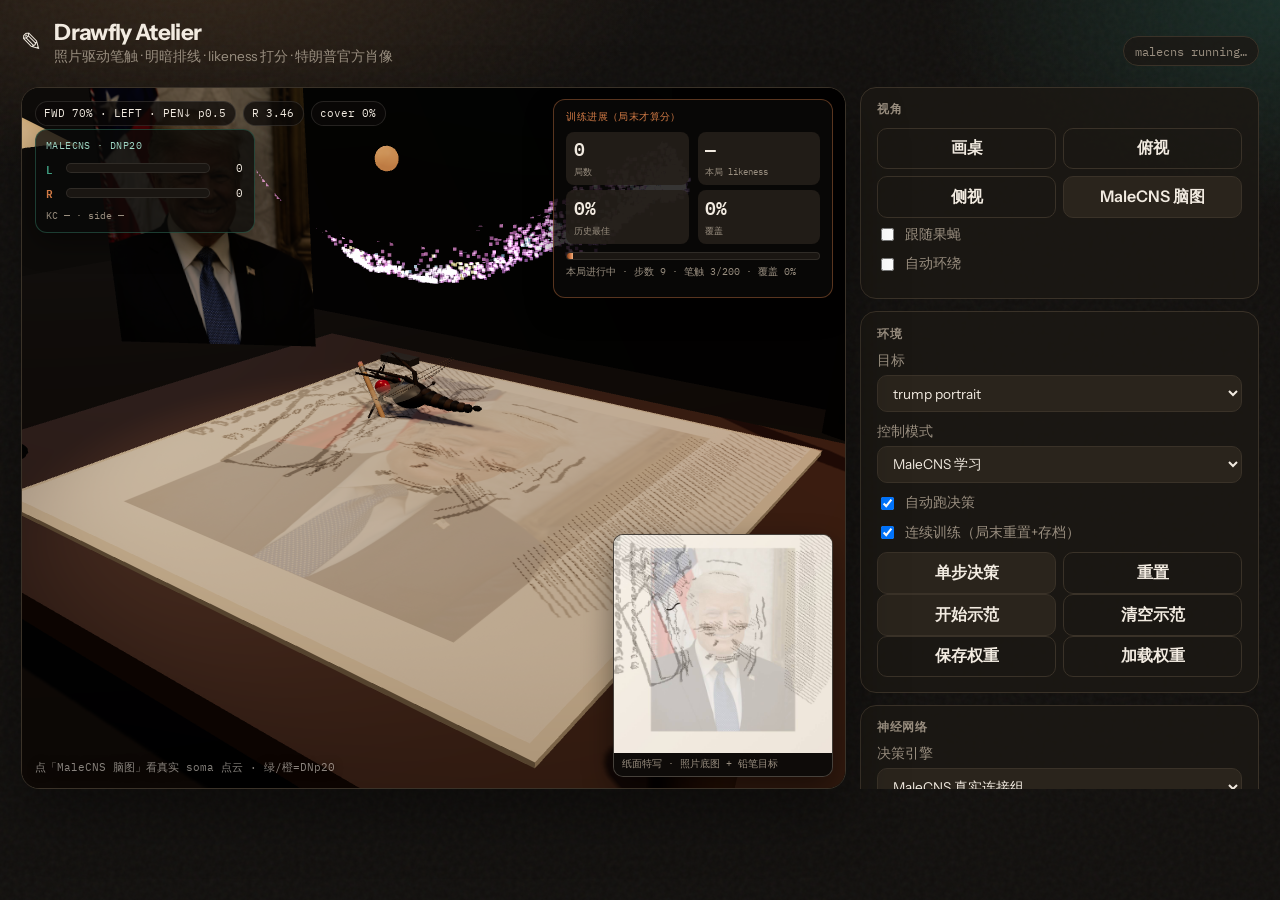
==== index.html @ a8de52ad "Drawfly atelier, scene control layer, and Three.js kart racer v1 Co-authored-by: Cursor <cursoragent" ====
<!DOCTYPE html>
<html lang="zh-CN">
<head>
  <meta charset="UTF-8" />
  <meta name="viewport" content="width=device-width, initial-scale=1" />
  <title>Drawfly Atelier — Trump Portrait</title>
  <link rel="preconnect" href="https://fonts.googleapis.com" />
  <link rel="preconnect" href="https://fonts.gstatic.com" crossorigin />
  <link href="https://fonts.googleapis.com/css2?family=Instrument+Sans:wght@400;500;600;700&family=IBM+Plex+Mono:wght@400;500&display=swap" rel="stylesheet" />
  <link rel="stylesheet" href="styles.css" />
</head>
<body>
  <div class="grain" aria-hidden="true"></div>

  <header class="top">
    <div class="brand">
      <div class="mark">✎</div>
      <div>
        <h1>Drawfly Atelier</h1>
        <p>照片驱动笔触 · 明暗排线 · likeness 打分 · 特朗普官方肖像</p>
      </div>
    </div>
    <div class="status" id="statusPill">connecting…</div>
  </header>

  <main class="layout">
    <section class="viewport-wrap">
      <canvas id="view"></canvas>
      <div class="hud">
        <span id="hudAction">HOLD</span>
        <span id="hudReward">R 0.00</span>
        <span id="hudCover">cover 0%</span>
      </div>
      <div class="progress-board" id="progressBoard">
        <div class="pb-title">训练进展（局末才算分）</div>
        <div class="pb-grid">
          <div><em id="pbEp">0</em><span>局数</span></div>
          <div><em id="pbLike">—</em><span>本局 likeness</span></div>
          <div><em id="pbBest">—</em><span>历史最佳</span></div>
          <div><em id="pbCover">0%</em><span>覆盖</span></div>
        </div>
        <div class="pb-bar"><i id="pbBar"></i></div>
        <div class="pb-note" id="pbNote">等待第一局结束… 每步 MaleCNS ~0.2s，一局可能要几分钟</div>
        <ol class="pb-list" id="pbList"></ol>
      </div>
      <div class="neural-hud" id="neuralHud" aria-label="neural readout">
        <div class="neural-hud-title">MaleCNS · DNp20</div>
        <div class="neural-hud-bars">
          <div class="nh-row"><span class="nh-l">L</span><div class="nh-track"><i id="hudBarL"></i></div><span id="hudHzL">0</span></div>
          <div class="nh-row"><span class="nh-r">R</span><div class="nh-track"><i id="hudBarR"></i></div><span id="hudHzR">0</span></div>
        </div>
        <div class="neural-hud-meta" id="hudNeuralMeta">KC — · side —</div>
      </div>
      <div class="paper-preview-wrap">
        <img id="paperPreview" class="paper-preview" alt="drawing" />
        <span class="paper-preview-label">纸面特写 · 照片底图 + 铅笔目标</span>
      </div>
      <div class="cam-hint" id="camHint">点「MaleCNS 脑图」看真实 soma 点云 · 绿/橙=DNp20</div>
    </section>

    <aside class="side">
      <div class="card">
        <h2>视角</h2>
        <div class="btns">
          <button id="btnViewDesk" type="button" class="ghost">画桌</button>
          <button id="btnViewTop" type="button" class="ghost">俯视</button>
        </div>
        <div class="btns" style="margin-top:0.45rem">
          <button id="btnViewSide" type="button" class="ghost">侧视</button>
          <button id="btnViewBrain" type="button">MaleCNS 脑图</button>
        </div>
        <label class="row" style="margin-top:0.45rem"><input type="checkbox" id="follow" /> 跟随果蝇</label>
        <label class="row">
          <input type="checkbox" id="autoOrbit" /> 自动环绕
        </label>
      </div>

      <div class="card">
        <h2>环境</h2>
        <label>目标
          <select id="shape">
            <option value="trump" selected>trump portrait</option>
            <option value="circle">circle</option>
            <option value="heart">heart</option>
            <option value="square">square</option>
          </select>
        </label>
        <label>控制模式
          <select id="mode">
            <option value="malecns">MaleCNS 学习</option>
            <option value="demo">人手示范</option>
            <option value="imitation">纯模仿</option>
            <option value="hybrid">混合（示范+MaleCNS）</option>
          </select>
        </label>
        <label class="row">
          <input type="checkbox" id="auto" checked /> 自动跑决策
        </label>
        <label class="row">
          <input type="checkbox" id="train" checked /> 连续训练（局末重置+存档）
        </label>
        <div class="btns">
          <button id="btnStep" type="button">单步决策</button>
          <button id="btnReset" type="button" class="ghost">重置</button>
        </div>
        <div class="btns">
          <button id="btnRec" type="button">开始示范</button>
          <button id="btnClearDemo" type="button" class="ghost">清空示范</button>
        </div>
        <div class="btns">
          <button id="btnSave" type="button" class="ghost">保存权重</button>
          <button id="btnLoad" type="button" class="ghost">加载权重</button>
        </div>
      </div>

      <div class="card">
        <h2>神经网络</h2>
        <label>决策引擎
          <select id="backend">
            <option value="malecns" selected>MaleCNS 真实连接组</option>
            <option value="gpt6">GPT-6-astra (Merouter)</option>
            <option value="auto">auto</option>
          </select>
        </label>
        <div class="neural-grid">
          <img id="retinaImg" class="retina" alt="retina" width="128" height="128" />
          <canvas id="neuralGauges" width="320" height="140"></canvas>
        </div>
        <canvas id="kcBars" width="320" height="72" class="kc"></canvas>
        <pre id="neuralMeta" class="neural-meta">waiting for MaleCNS…</pre>
        <pre id="neuralOut" class="neural">waiting for spikes…</pre>
      </div>

      <div class="card">
        <h2>成绩（satoru 式）</h2>
        <dl class="stats">
          <div><dt>level</dt><dd id="statLevel">—</dd></div>
          <div><dt>accuracy</dt><dd id="statAcc">—</dd></div>
        </dl>
        <canvas id="accCurve" width="280" height="72" class="curve"></canvas>
        <pre id="trainOut">episode 0…</pre>
        <pre id="gradeOut">grade…</pre>
      </div>

      <div class="card">
        <h2>控制 / 回报</h2>
        <dl class="stats">
          <div><dt>action</dt><dd id="statAction">—</dd></div>
          <div><dt>reason</dt><dd id="statReason">—</dd></div>
          <div><dt>episode R</dt><dd id="statR">0</dd></div>
          <div><dt>coverage</dt><dd id="statCover">0%</dd></div>
          <div><dt>pressure</dt><dd id="statPress">0</dd></div>
          <div><dt>hatch</dt><dd id="statHatch">0</dd></div>
          <div><dt>demos</dt><dd id="statDemo">0</dd></div>
          <div><dt>off-ink</dt><dd id="statOff">0</dd></div>
          <div><dt>steps</dt><dd id="statSteps">0</dd></div>
        </dl>
      </div>

      <div class="card">
        <h2>观察（环境）</h2>
        <pre id="obsOut">—</pre>
      </div>

      <div class="card dim">
        <h2>对齐 hae.satoru.net</h2>
        <p>参考「读写真假名苍蝇」：课程升级（直线→圆→脸→发→肖像）、写完再打分、未见图变换测试 ≥门槛才晋级、多巴胺只在批改后。运动侧用描线 pursuit（类似其下行指令），脑侧用 MaleCNS 调制。目标精度约 85%。</p>
      </div>
    </aside>
  </main>

  <script type="module">
    import("./js/loop.js").catch((err) => {
      console.error(err);
      const el = document.getElementById("statusPill");
      if (el) el.textContent = `load error: ${err.message}`;
    });
  </script>
</body>
</html>
---- styles.css ----
:root {
  --bg: #12100e;
  --panel: #1c1814;
  --line: #3a3228;
  --ink: #f2ebe1;
  --muted: #9a8f80;
  --accent: #d17a45;
  --good: #3f9f82;
  --warn: #d17a45;
  --font: "Instrument Sans", system-ui, sans-serif;
  --mono: "IBM Plex Mono", ui-monospace, monospace;
}

* { box-sizing: border-box; }
html, body {
  margin: 0;
  min-height: 100%;
  color: var(--ink);
  font-family: var(--font);
  background:
    radial-gradient(900px 500px at 15% -10%, #3a2a1c 0%, transparent 55%),
    radial-gradient(700px 420px at 100% 0%, #1a2e28 0%, transparent 50%),
    var(--bg);
}

.grain {
  position: fixed; inset: 0; pointer-events: none; opacity: 0.04; z-index: 0;
  background-image: url("data:image/svg+xml,%3Csvg viewBox='0 0 200 200' xmlns='http://www.w3.org/2000/svg'%3E%3Cfilter id='n'%3E%3CfeTurbulence type='fractalNoise' baseFrequency='0.85' numOctaves='3' stitchTiles='stitch'/%3E%3C/filter%3E%3Crect width='100%25' height='100%25' filter='url(%23n)'/%3E%3C/svg%3E");
}

.top, .layout { position: relative; z-index: 1; }

.top {
  display: flex; justify-content: space-between; align-items: flex-end;
  gap: 1rem; padding: 1.1rem 1.3rem 0.5rem; flex-wrap: wrap;
}
.brand { display: flex; gap: 0.75rem; align-items: center; }
.mark { font-size: 1.6rem; }
h1 { margin: 0; font-size: 1.4rem; letter-spacing: -0.03em; }
.brand p { margin: 0.15rem 0 0; color: var(--muted); font-size: 0.85rem; }

.status {
  font-family: var(--mono); font-size: 0.72rem;
  border: 1px solid var(--line); border-radius: 999px;
  padding: 0.4rem 0.7rem; background: rgba(28,24,20,0.8); color: var(--muted);
}

.layout {
  display: grid;
  grid-template-columns: minmax(0, 1.55fr) minmax(300px, 0.75fr);
  gap: 0.9rem;
  padding: 0.8rem 1.3rem 1.4rem;
}
@media (max-width: 960px) { .layout { grid-template-columns: 1fr; } }

.viewport-wrap {
  position: relative;
  border: 1px solid var(--line);
  border-radius: 18px;
  overflow: hidden;
  background: #0b0a09;
  height: min(78vh, 820px);
  min-height: 520px;
  box-shadow: 0 24px 60px rgba(0,0,0,0.35);
}
#view { display: block; width: 100%; height: 100%; touch-action: none; }

.hud {
  position: absolute; left: 0.8rem; top: 0.8rem;
  display: flex; gap: 0.4rem; flex-wrap: wrap; pointer-events: none;
}
.hud span {
  font-family: var(--mono); font-size: 0.7rem;
  background: rgba(12,10,8,0.75); border: 1px solid rgba(242,235,225,0.12);
  border-radius: 999px; padding: 0.28rem 0.55rem;
}
.neural-hud {
  position: absolute; left: 0.8rem; top: 2.6rem;
  width: min(220px, 42%);
  pointer-events: none;
  background: rgba(10,9,8,0.78);
  border: 1px solid rgba(63,159,130,0.35);
  border-radius: 12px;
  padding: 0.55rem 0.65rem 0.6rem;
  box-shadow: 0 10px 28px rgba(0,0,0,0.4);
}
.progress-board {
  position: absolute; right: 0.7rem; top: 0.7rem;
  width: min(280px, 46%);
  background: rgba(10,9,8,0.82);
  border: 1px solid rgba(209,122,69,0.4);
  border-radius: 12px;
  padding: 0.65rem 0.75rem 0.7rem;
  box-shadow: 0 12px 28px rgba(0,0,0,0.45);
  pointer-events: none;
  z-index: 3;
}
.pb-title {
  font-family: var(--mono); font-size: 0.62rem; letter-spacing: 0.04em;
  text-transform: uppercase; color: #d17a45; margin-bottom: 0.45rem;
}
.pb-grid {
  display: grid; grid-template-columns: 1fr 1fr; gap: 0.35rem 0.55rem;
}
.pb-grid div {
  background: rgba(36,31,25,0.9); border-radius: 8px; padding: 0.35rem 0.45rem;
}
.pb-grid em {
  display: block; font-style: normal; font-family: var(--mono);
  font-size: 1.15rem; font-weight: 600; color: var(--ink); line-height: 1.2;
}
.pb-grid span {
  font-family: var(--mono); font-size: 0.58rem; color: var(--muted);
}
.pb-bar {
  margin: 0.5rem 0 0.35rem; height: 8px; border-radius: 999px;
  background: #1a1612; border: 1px solid rgba(242,235,225,0.1); overflow: hidden;
}
.pb-bar i {
  display: block; height: 100%; width: 0%;
  background: linear-gradient(90deg, #8a3f18, #d17a45 55%, #f0b080);
  transition: width 0.2s linear;
}
.pb-note {
  font-family: var(--mono); font-size: 0.62rem; color: var(--muted); line-height: 1.4;
}
.pb-list {
  margin: 0.4rem 0 0; padding: 0 0 0 1rem; max-height: 88px; overflow: hidden;
  font-family: var(--mono); font-size: 0.6rem; color: #cbb89a; line-height: 1.35;
}
.neural-hud-title {
  font-family: var(--mono); font-size: 0.62rem; letter-spacing: 0.04em;
  color: #9fd6c4; margin-bottom: 0.4rem; text-transform: uppercase;
}
.neural-hud-bars { display: grid; gap: 0.35rem; }
.nh-row {
  display: grid; grid-template-columns: 14px 1fr 28px; gap: 0.35rem; align-items: center;
  font-family: var(--mono); font-size: 0.68rem;
}
.nh-l { color: #3f9f82; font-weight: 600; }
.nh-r { color: #d17a45; font-weight: 600; }
.nh-track {
  height: 10px; border-radius: 999px; background: #1a1612;
  border: 1px solid rgba(242,235,225,0.1); overflow: hidden;
}
.nh-track i {
  display: block; height: 100%; width: 0%;
  border-radius: inherit; transition: width 0.12s linear;
}
#hudBarL { background: linear-gradient(90deg, #1f6b55, #3f9f82 60%, #9fd6c4); }
#hudBarR { background: linear-gradient(90deg, #8a3f18, #d17a45 60%, #f0b080); }
.nh-row span:last-child { text-align: right; color: var(--ink); }
.neural-hud-meta {
  margin-top: 0.4rem; font-family: var(--mono); font-size: 0.62rem;
  color: var(--muted); line-height: 1.35;
}
.cam-hint {
  position: absolute; left: 0.8rem; bottom: 0.8rem; right: 0.8rem;
  font-family: var(--mono); font-size: 0.68rem; color: rgba(242,235,225,0.55);
  pointer-events: none; text-shadow: 0 1px 8px rgba(0,0,0,0.8);
}
.paper-preview-wrap {
  position: absolute; right: 0.7rem; bottom: 0.7rem;
  width: min(220px, 32%);
  pointer-events: none;
  border: 1px solid rgba(242,235,225,0.2);
  border-radius: 10px;
  overflow: hidden;
  background: #1a1612;
  box-shadow: 0 12px 30px rgba(0,0,0,0.45);
}
.paper-preview {
  display: block; width: 100%; aspect-ratio: 1; object-fit: cover;
  background: #efe6d8;
}
.paper-preview-label {
  display: block; padding: 0.28rem 0.45rem;
  font-family: var(--mono); font-size: 0.62rem; color: var(--muted);
  background: rgba(12,10,8,0.85);
}

.side { display: flex; flex-direction: column; gap: 0.75rem; max-height: min(78vh, 820px); overflow: auto; }
.card {
  background: rgba(28,24,20,0.88);
  border: 1px solid var(--line);
  border-radius: 16px;
  padding: 0.9rem 1rem;
}
.card.dim { color: var(--muted); font-size: 0.82rem; line-height: 1.5; }
.card h2 {
  margin: 0 0 0.65rem; font-size: 0.72rem; letter-spacing: 0.06em;
  text-transform: uppercase; color: var(--muted); font-weight: 600;
}
.card p { margin: 0; }
label {
  display: grid; gap: 0.3rem; margin-bottom: 0.65rem;
  font-size: 0.85rem; color: var(--muted);
}
label.row { display: flex; align-items: center; gap: 0.5rem; grid-template-columns: none; }
select, button {
  font: inherit; color: var(--ink);
  background: #2a241c; border: 1px solid var(--line);
  border-radius: 10px; padding: 0.55rem 0.7rem;
}
button { cursor: pointer; font-weight: 600; }
button.ghost { background: transparent; }
.btns { display: grid; grid-template-columns: 1fr 1fr; gap: 0.45rem; }

#obsOut, #neuralOut, #trainOut {
  margin: 0; max-height: 140px; overflow: auto;
  font-family: var(--mono); font-size: 0.68rem; line-height: 1.45;
  color: #d7cfc3; white-space: pre-wrap;
}
#neuralOut { max-height: 90px; color: #9fd6c4; }
.neural-meta {
  margin: 0.35rem 0; max-height: 72px; overflow: auto;
  font-family: var(--mono); font-size: 0.68rem; line-height: 1.4; color: #cbb89a;
}
.neural-grid {
  display: grid; grid-template-columns: 128px 1fr; gap: 0.45rem; align-items: start;
  margin-bottom: 0.4rem;
}
.retina {
  width: 128px; height: 128px; border-radius: 8px; border: 1px solid var(--line);
  background: #0b0a09; image-rendering: pixelated;
  box-shadow: inset 0 0 0 1px rgba(63,159,130,0.25);
}
.kc { width: 100%; height: 72px; border-radius: 8px; border: 1px solid var(--line); background: #14110e; }
#neuralGauges { width: 100%; height: 140px; border-radius: 8px; border: 1px solid var(--line); }
#trainOut { max-height: 110px; color: #cbb89a; }
#gradeOut { max-height: 100px; color: #9fd6c4; margin-top: 0.4rem; }
.curve {
  width: 100%; height: 72px; margin: 0.4rem 0 0.55rem;
  border-radius: 8px; background: #1a1612; border: 1px solid var(--line);
}

.stats { display: grid; gap: 0.4rem; margin: 0; }
.stats > div {
  display: grid; grid-template-columns: 88px 1fr; gap: 0.4rem;
  background: #241f19; border-radius: 10px; padding: 0.45rem 0.55rem;
}
.stats dt { margin: 0; color: var(--muted); font-size: 0.72rem; }
.stats dd { margin: 0; font-family: var(--mono); font-size: 0.78rem; word-break: break-word; }
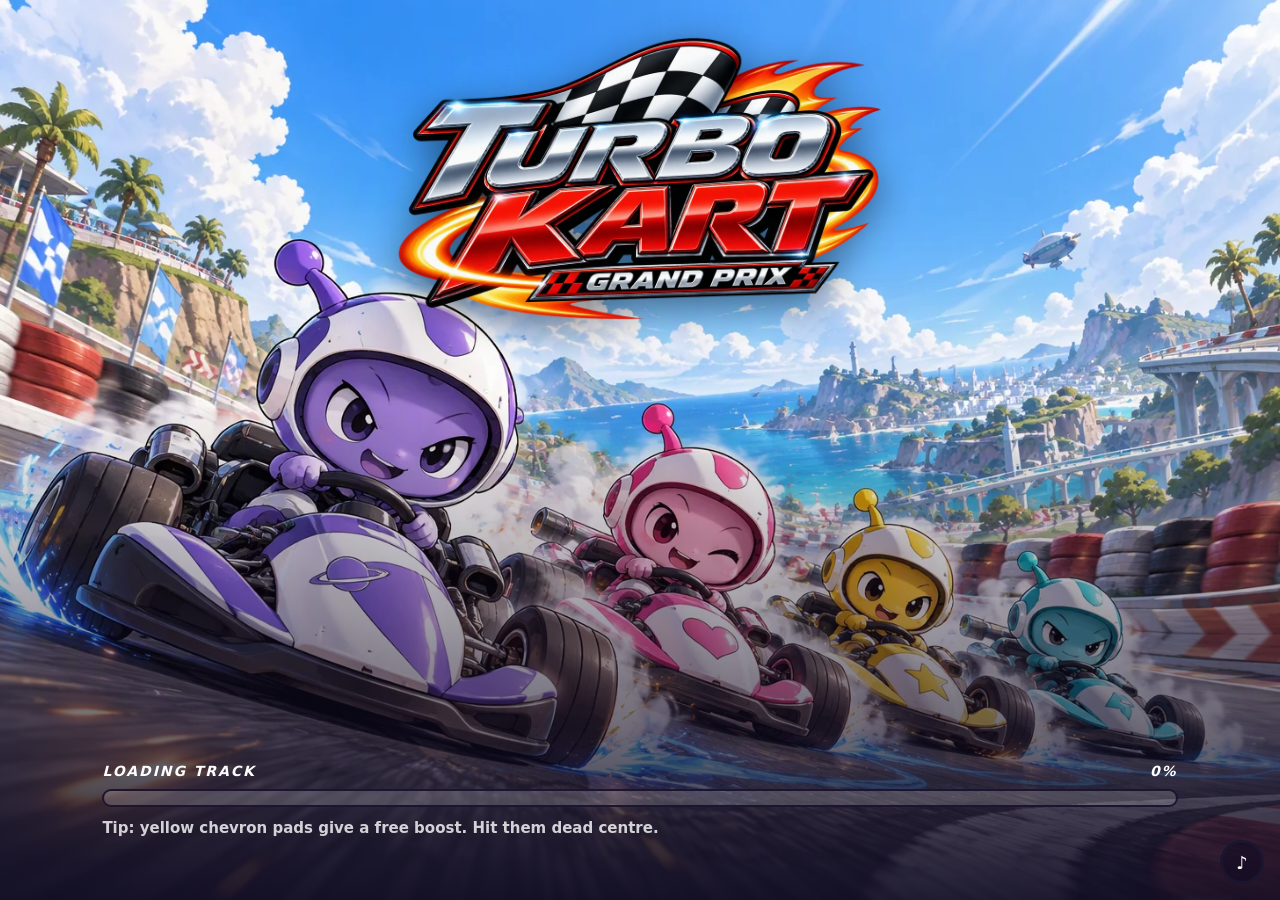
==== commit b7381143: "Remove MaleCNS so the kart game is the only runtime Drop the connectome submodule, LFS graph, and br" ====
--- a/index.html
+++ b/index.html
@@ -1,180 +1,12 @@
 <!DOCTYPE html>
-<html lang="zh-CN">
+<html lang="en">
 <head>
   <meta charset="UTF-8" />
-  <meta name="viewport" content="width=device-width, initial-scale=1" />
-  <title>Drawfly Atelier — Trump Portrait</title>
-  <link rel="preconnect" href="https://fonts.googleapis.com" />
-  <link rel="preconnect" href="https://fonts.gstatic.com" crossorigin />
-  <link href="https://fonts.googleapis.com/css2?family=Instrument+Sans:wght@400;500;600;700&family=IBM+Plex+Mono:wght@400;500&display=swap" rel="stylesheet" />
-  <link rel="stylesheet" href="styles.css" />
+  <meta http-equiv="refresh" content="0; url=./kart/" />
+  <title>Turbo Kart</title>
+  <link rel="canonical" href="./kart/" />
 </head>
 <body>
-  <div class="grain" aria-hidden="true"></div>
-
-  <header class="top">
-    <div class="brand">
-      <div class="mark">✎</div>
-      <div>
-        <h1>Drawfly Atelier</h1>
-        <p>照片驱动笔触 · 明暗排线 · likeness 打分 · 特朗普官方肖像</p>
-      </div>
-    </div>
-    <div class="status" id="statusPill">connecting…</div>
-  </header>
-
-  <main class="layout">
-    <section class="viewport-wrap">
-      <canvas id="view"></canvas>
-      <div class="hud">
-        <span id="hudAction">HOLD</span>
-        <span id="hudReward">R 0.00</span>
-        <span id="hudCover">cover 0%</span>
-      </div>
-      <div class="progress-board" id="progressBoard">
-        <div class="pb-title">训练进展（局末才算分）</div>
-        <div class="pb-grid">
-          <div><em id="pbEp">0</em><span>局数</span></div>
-          <div><em id="pbLike">—</em><span>本局 likeness</span></div>
-          <div><em id="pbBest">—</em><span>历史最佳</span></div>
-          <div><em id="pbCover">0%</em><span>覆盖</span></div>
-        </div>
-        <div class="pb-bar"><i id="pbBar"></i></div>
-        <div class="pb-note" id="pbNote">等待第一局结束… 每步 MaleCNS ~0.2s，一局可能要几分钟</div>
-        <ol class="pb-list" id="pbList"></ol>
-      </div>
-      <div class="neural-hud" id="neuralHud" aria-label="neural readout">
-        <div class="neural-hud-title">MaleCNS · DNp20</div>
-        <div class="neural-hud-bars">
-          <div class="nh-row"><span class="nh-l">L</span><div class="nh-track"><i id="hudBarL"></i></div><span id="hudHzL">0</span></div>
-          <div class="nh-row"><span class="nh-r">R</span><div class="nh-track"><i id="hudBarR"></i></div><span id="hudHzR">0</span></div>
-        </div>
-        <div class="neural-hud-meta" id="hudNeuralMeta">KC — · side —</div>
-      </div>
-      <div class="paper-preview-wrap">
-        <img id="paperPreview" class="paper-preview" alt="drawing" />
-        <span class="paper-preview-label">纸面特写 · 照片底图 + 铅笔目标</span>
-      </div>
-      <div class="cam-hint" id="camHint">点「MaleCNS 脑图」看真实 soma 点云 · 绿/橙=DNp20</div>
-    </section>
-
-    <aside class="side">
-      <div class="card">
-        <h2>视角</h2>
-        <div class="btns">
-          <button id="btnViewDesk" type="button" class="ghost">画桌</button>
-          <button id="btnViewTop" type="button" class="ghost">俯视</button>
-        </div>
-        <div class="btns" style="margin-top:0.45rem">
-          <button id="btnViewSide" type="button" class="ghost">侧视</button>
-          <button id="btnViewBrain" type="button">MaleCNS 脑图</button>
-        </div>
-        <label class="row" style="margin-top:0.45rem"><input type="checkbox" id="follow" /> 跟随果蝇</label>
-        <label class="row">
-          <input type="checkbox" id="autoOrbit" /> 自动环绕
-        </label>
-      </div>
-
-      <div class="card">
-        <h2>环境</h2>
-        <label>目标
-          <select id="shape">
-            <option value="trump" selected>trump portrait</option>
-            <option value="circle">circle</option>
-            <option value="heart">heart</option>
-            <option value="square">square</option>
-          </select>
-        </label>
-        <label>控制模式
-          <select id="mode">
-            <option value="malecns">MaleCNS 学习</option>
-            <option value="demo">人手示范</option>
-            <option value="imitation">纯模仿</option>
-            <option value="hybrid">混合（示范+MaleCNS）</option>
-          </select>
-        </label>
-        <label class="row">
-          <input type="checkbox" id="auto" checked /> 自动跑决策
-        </label>
-        <label class="row">
-          <input type="checkbox" id="train" checked /> 连续训练（局末重置+存档）
-        </label>
-        <div class="btns">
-          <button id="btnStep" type="button">单步决策</button>
-          <button id="btnReset" type="button" class="ghost">重置</button>
-        </div>
-        <div class="btns">
-          <button id="btnRec" type="button">开始示范</button>
-          <button id="btnClearDemo" type="button" class="ghost">清空示范</button>
-        </div>
-        <div class="btns">
-          <button id="btnSave" type="button" class="ghost">保存权重</button>
-          <button id="btnLoad" type="button" class="ghost">加载权重</button>
-        </div>
-      </div>
-
-      <div class="card">
-        <h2>神经网络</h2>
-        <label>决策引擎
-          <select id="backend">
-            <option value="malecns" selected>MaleCNS 真实连接组</option>
-            <option value="gpt6">GPT-6-astra (Merouter)</option>
-            <option value="auto">auto</option>
-          </select>
-        </label>
-        <div class="neural-grid">
-          <img id="retinaImg" class="retina" alt="retina" width="128" height="128" />
-          <canvas id="neuralGauges" width="320" height="140"></canvas>
-        </div>
-        <canvas id="kcBars" width="320" height="72" class="kc"></canvas>
-        <pre id="neuralMeta" class="neural-meta">waiting for MaleCNS…</pre>
-        <pre id="neuralOut" class="neural">waiting for spikes…</pre>
-      </div>
-
-      <div class="card">
-        <h2>成绩（satoru 式）</h2>
-        <dl class="stats">
-          <div><dt>level</dt><dd id="statLevel">—</dd></div>
-          <div><dt>accuracy</dt><dd id="statAcc">—</dd></div>
-        </dl>
-        <canvas id="accCurve" width="280" height="72" class="curve"></canvas>
-        <pre id="trainOut">episode 0…</pre>
-        <pre id="gradeOut">grade…</pre>
-      </div>
-
-      <div class="card">
-        <h2>控制 / 回报</h2>
-        <dl class="stats">
-          <div><dt>action</dt><dd id="statAction">—</dd></div>
-          <div><dt>reason</dt><dd id="statReason">—</dd></div>
-          <div><dt>episode R</dt><dd id="statR">0</dd></div>
-          <div><dt>coverage</dt><dd id="statCover">0%</dd></div>
-          <div><dt>pressure</dt><dd id="statPress">0</dd></div>
-          <div><dt>hatch</dt><dd id="statHatch">0</dd></div>
-          <div><dt>demos</dt><dd id="statDemo">0</dd></div>
-          <div><dt>off-ink</dt><dd id="statOff">0</dd></div>
-          <div><dt>steps</dt><dd id="statSteps">0</dd></div>
-        </dl>
-      </div>
-
-      <div class="card">
-        <h2>观察（环境）</h2>
-        <pre id="obsOut">—</pre>
-      </div>
-
-      <div class="card dim">
-        <h2>对齐 hae.satoru.net</h2>
-        <p>参考「读写真假名苍蝇」：课程升级（直线→圆→脸→发→肖像）、写完再打分、未见图变换测试 ≥门槛才晋级、多巴胺只在批改后。运动侧用描线 pursuit（类似其下行指令），脑侧用 MaleCNS 调制。目标精度约 85%。</p>
-      </div>
-    </aside>
-  </main>
-
-  <script type="module">
-    import("./js/loop.js").catch((err) => {
-      console.error(err);
-      const el = document.getElementById("statusPill");
-      if (el) el.textContent = `load error: ${err.message}`;
-    });
-  </script>
+  <p><a href="./kart/">Open Turbo Kart</a></p>
 </body>
 </html>
